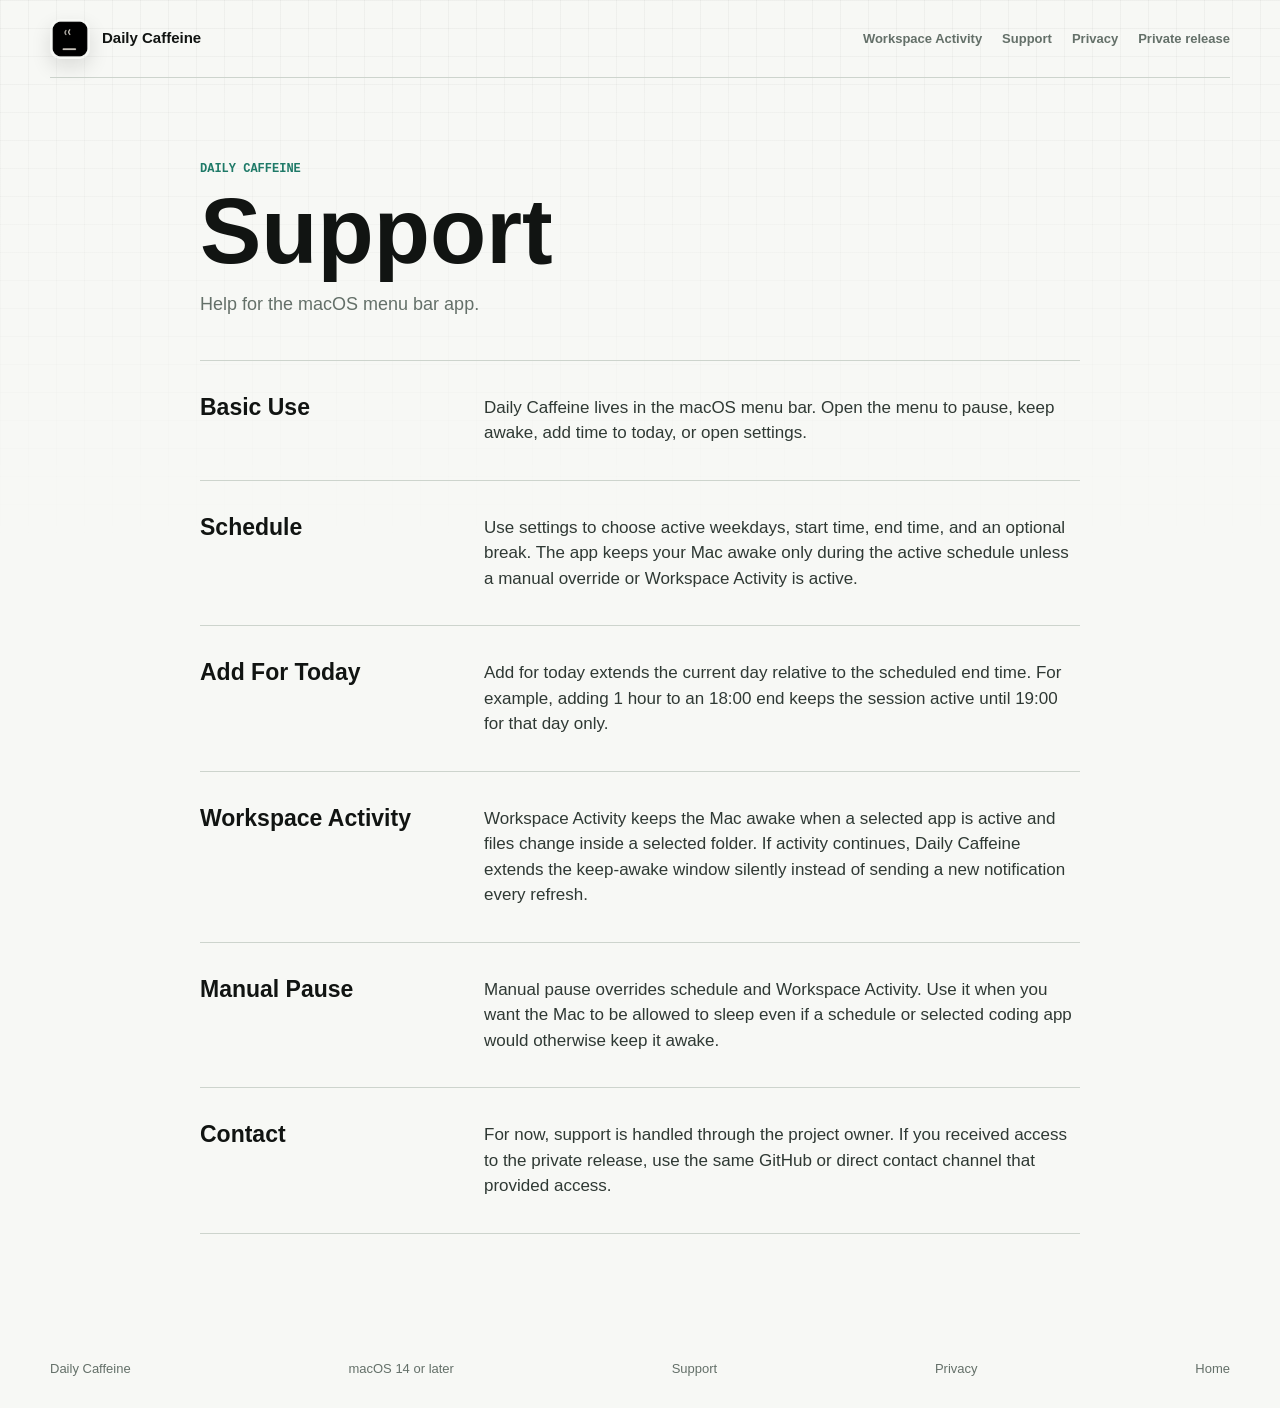
==== support.html @ bd11e2bd "feat: add app store support assets" ====
<!doctype html>
<html lang="en">
<head>
  <meta charset="utf-8">
  <meta name="viewport" content="width=device-width, initial-scale=1">
  <meta name="robots" content="index,follow">
  <meta name="description" content="Support information for Daily Caffeine, a macOS menu bar utility for schedule-based keep-awake control.">
  <meta name="theme-color" content="#f7f8f5">
  <link rel="canonical" href="https://michaelvd2.github.io/daily-caffeine-site/support.html">
  <link rel="icon" type="image/png" href="assets/app-icon.png">
  <title>Support - Daily Caffeine</title>
  <link rel="stylesheet" href="styles.css">
</head>
<body>
  <header class="site-header" aria-label="Daily Caffeine">
    <a class="brand" href="index.html" aria-label="Daily Caffeine home">
      <img src="assets/app-icon.png" alt="" width="40" height="40">
      <span>Daily Caffeine</span>
    </a>
    <nav aria-label="Primary navigation">
      <a href="index.html#workspace">Workspace Activity</a>
      <a href="support.html" aria-current="page">Support</a>
      <a href="privacy.html">Privacy</a>
      <a href="https://github.com/michaelvd2/daily-caffeine/releases/latest">Private release</a>
    </nav>
  </header>

  <main class="document-page">
    <header class="document-hero">
      <p class="eyebrow">Daily Caffeine</p>
      <h1>Support</h1>
      <p>Help for the macOS menu bar app.</p>
    </header>

    <section class="document-section">
      <h2>Basic Use</h2>
      <p>Daily Caffeine lives in the macOS menu bar. Open the menu to pause, keep awake, add time to today, or open settings.</p>
    </section>

    <section class="document-section">
      <h2>Schedule</h2>
      <p>Use settings to choose active weekdays, start time, end time, and an optional break. The app keeps your Mac awake only during the active schedule unless a manual override or Workspace Activity is active.</p>
    </section>

    <section class="document-section">
      <h2>Add For Today</h2>
      <p>Add for today extends the current day relative to the scheduled end time. For example, adding 1 hour to an 18:00 end keeps the session active until 19:00 for that day only.</p>
    </section>

    <section class="document-section">
      <h2>Workspace Activity</h2>
      <p>Workspace Activity keeps the Mac awake when a selected app is active and files change inside a selected folder. If activity continues, Daily Caffeine extends the keep-awake window silently instead of sending a new notification every refresh.</p>
    </section>

    <section class="document-section">
      <h2>Manual Pause</h2>
      <p>Manual pause overrides schedule and Workspace Activity. Use it when you want the Mac to be allowed to sleep even if a schedule or selected coding app would otherwise keep it awake.</p>
    </section>

    <section class="document-section">
      <h2>Contact</h2>
      <p>For now, support is handled through the project owner. If you received access to the private release, use the same GitHub or direct contact channel that provided access.</p>
    </section>
  </main>

  <footer class="site-footer">
    <span>Daily Caffeine</span>
    <span>macOS 14 or later</span>
    <a href="support.html">Support</a>
    <a href="privacy.html">Privacy</a>
    <a href="index.html">Home</a>
  </footer>
</body>
</html>
---- styles.css ----
:root {
  color-scheme: light;
  --paper: #f7f8f5;
  --ink: #111412;
  --muted: #647069;
  --quiet: #e4e8e2;
  --line: #cdd4cd;
  --green: #1f7a68;
  --green-dark: #0d3f37;
  --blue: #2d5c9c;
  --white: #ffffff;
  --shadow: rgba(34, 42, 38, 0.18);
}

* {
  box-sizing: border-box;
}

html {
  scroll-behavior: smooth;
}

body {
  margin: 0;
  min-width: 320px;
  background: var(--paper);
  color: var(--ink);
  font-family: -apple-system, BlinkMacSystemFont, "SF Pro Text", "Segoe UI", sans-serif;
  line-height: 1.5;
}

body::before {
  position: fixed;
  inset: 0;
  z-index: -1;
  pointer-events: none;
  content: "";
  background-image:
    linear-gradient(rgba(17, 20, 18, 0.035) 1px, transparent 1px),
    linear-gradient(90deg, rgba(17, 20, 18, 0.035) 1px, transparent 1px);
  background-size: 28px 28px;
  mask-image: linear-gradient(to bottom, black, transparent 62%);
}

a {
  color: inherit;
  text-decoration: none;
}

a:focus-visible,
button:focus-visible {
  outline: 3px solid rgba(45, 92, 156, 0.42);
  outline-offset: 4px;
}

.site-header,
main,
.site-footer {
  width: min(1180px, calc(100% - 44px));
  margin: 0 auto;
}

.site-header {
  display: flex;
  align-items: center;
  justify-content: space-between;
  gap: 24px;
  min-height: 78px;
  border-bottom: 1px solid var(--line);
}

.brand,
nav,
.hero-actions,
.site-footer {
  display: flex;
  align-items: center;
}

.brand {
  gap: 12px;
  font-size: 15px;
  font-weight: 760;
}

.brand img {
  width: 40px;
  height: 40px;
  border-radius: 10px;
  box-shadow: 0 8px 20px rgba(17, 20, 18, 0.12);
}

nav {
  gap: 20px;
  color: var(--muted);
  font-size: 13px;
  font-weight: 650;
}

nav a:hover {
  color: var(--ink);
}

.hero {
  position: relative;
  display: grid;
  min-height: clamp(620px, calc(100vh - 78px), 780px);
  align-items: center;
  overflow: hidden;
  border-bottom: 1px solid var(--line);
}

.hero::after {
  position: absolute;
  inset: 0;
  pointer-events: none;
  content: "";
  background: linear-gradient(
    90deg,
    rgba(247, 248, 245, 0.98) 0%,
    rgba(247, 248, 245, 0.9) 36%,
    rgba(247, 248, 245, 0.34) 70%,
    rgba(247, 248, 245, 0.76) 100%
  );
}

.hero-preview {
  position: absolute;
  right: clamp(-260px, -10vw, -70px);
  bottom: clamp(38px, 8vh, 78px);
  width: min(820px, 76vw);
  height: auto;
  border: 1px solid rgba(17, 20, 18, 0.12);
  border-radius: 24px;
  box-shadow: 0 28px 80px var(--shadow);
}

.hero-copy {
  position: relative;
  z-index: 1;
  width: min(640px, 100%);
  padding: 68px 0 112px;
}

.eyebrow,
.label,
.feature-kicker {
  margin: 0;
  color: var(--green);
  font-family: "SF Mono", Menlo, Consolas, monospace;
  font-size: 12px;
  font-weight: 700;
  letter-spacing: 0;
  text-transform: uppercase;
}

h1,
h2,
h3,
p {
  margin: 0;
}

h1 {
  margin-top: 12px;
  max-width: 620px;
  font-size: clamp(56px, 10vw, 122px);
  line-height: 0.9;
  letter-spacing: 0;
}

.hero-lede {
  max-width: 560px;
  margin-top: 24px;
  color: #36413b;
  font-size: clamp(19px, 2.2vw, 25px);
  line-height: 1.35;
}

.hero-actions {
  gap: 12px;
  flex-wrap: wrap;
  margin-top: 34px;
}

.button {
  display: inline-flex;
  min-height: 46px;
  align-items: center;
  justify-content: center;
  border-radius: 8px;
  padding: 0 18px;
  font-size: 14px;
  font-weight: 760;
  white-space: nowrap;
}

.button.primary {
  background: var(--ink);
  color: var(--white);
}

.button.primary:hover {
  background: var(--green-dark);
}

.button.secondary {
  border: 1px solid var(--line);
  background: rgba(255, 255, 255, 0.54);
}

.button.secondary:hover {
  border-color: #9ca8a0;
  background: var(--white);
}

.access-note {
  margin-top: 14px;
  color: var(--muted);
  font-size: 13px;
}

.status-strip {
  display: grid;
  grid-template-columns: repeat(3, minmax(0, 1fr));
  border-bottom: 1px solid var(--line);
}

.status-strip > div {
  min-height: 168px;
  padding: 30px 28px;
  border-right: 1px solid var(--line);
}

.status-strip > div:last-child {
  border-right: 0;
}

.status-strip strong {
  display: block;
  margin-top: 14px;
  font-size: clamp(27px, 3.2vw, 38px);
  line-height: 1;
  letter-spacing: 0;
}

.status-strip p {
  max-width: 280px;
  margin-top: 14px;
  color: var(--muted);
  font-size: 14px;
}

.split-section {
  display: grid;
  grid-template-columns: minmax(0, 0.9fr) minmax(0, 1.1fr);
  gap: 70px;
  padding: 92px 0;
  border-bottom: 1px solid var(--line);
}

.section-heading h2,
.release-panel h2 {
  margin-top: 12px;
  max-width: 540px;
  font-size: clamp(34px, 4.5vw, 58px);
  line-height: 1;
  letter-spacing: 0;
}

.section-body {
  display: grid;
  gap: 20px;
  color: #2f3934;
  font-size: clamp(17px, 1.8vw, 21px);
  line-height: 1.46;
}

.feature-list {
  display: grid;
  grid-template-columns: repeat(4, minmax(0, 1fr));
  border-bottom: 1px solid var(--line);
}

.feature-list article {
  min-height: 300px;
  padding: 34px 26px;
  border-right: 1px solid var(--line);
}

.feature-list article:last-child {
  border-right: 0;
}

.feature-list h3 {
  margin-top: 34px;
  font-size: 23px;
  line-height: 1.1;
  letter-spacing: 0;
}

.feature-list p {
  margin-top: 14px;
  color: var(--muted);
  font-size: 15px;
}

.privacy-section {
  background:
    linear-gradient(var(--quiet), var(--quiet)) center / calc(100% + 44px) 100% no-repeat;
  margin-right: -22px;
  margin-left: -22px;
  padding-right: 22px;
  padding-left: 22px;
}

.release-panel {
  display: grid;
  grid-template-columns: minmax(0, 0.9fr) minmax(320px, 0.7fr);
  gap: 54px;
  align-items: end;
  padding: 82px 0;
  border-bottom: 1px solid var(--line);
}

.release-copy {
  display: grid;
  justify-items: start;
  gap: 22px;
  color: var(--muted);
  font-size: 17px;
}

.site-footer {
  justify-content: space-between;
  gap: 20px;
  min-height: 78px;
  color: var(--muted);
  font-size: 13px;
}

.site-footer a:hover {
  color: var(--ink);
}

.document-page {
  max-width: 880px;
  padding: 82px 0 96px;
}

.document-hero {
  padding-bottom: 42px;
  border-bottom: 1px solid var(--line);
}

.document-hero h1 {
  max-width: none;
  font-size: clamp(48px, 8vw, 92px);
}

.document-hero p:last-child {
  margin-top: 18px;
  color: var(--muted);
  font-size: 18px;
}

.document-section {
  display: grid;
  grid-template-columns: 240px minmax(0, 1fr);
  gap: 44px;
  padding: 34px 0;
  border-bottom: 1px solid var(--line);
}

.document-section h2 {
  font-size: 23px;
  line-height: 1.12;
}

.document-section p {
  color: #2f3934;
  font-size: 17px;
}

.document-section a {
  color: var(--blue);
  font-weight: 680;
  text-decoration: underline;
  text-underline-offset: 3px;
}

@media (max-width: 960px) {
  .site-header {
    align-items: flex-start;
    flex-direction: column;
    justify-content: center;
    padding: 18px 0;
  }

  nav {
    flex-wrap: wrap;
  }

  .hero {
    min-height: 0;
    padding-bottom: 24px;
  }

  .hero::after {
    background: linear-gradient(
      to bottom,
      rgba(247, 248, 245, 0.98) 0%,
      rgba(247, 248, 245, 0.84) 54%,
      rgba(247, 248, 245, 1) 100%
    );
  }

  .hero-preview {
    position: relative;
    right: auto;
    bottom: auto;
    order: 2;
    width: min(100%, 720px);
    margin: 0 auto;
  }

  .hero-copy {
    padding: 38px 0 24px;
  }

  .status-strip,
  .split-section,
  .feature-list,
  .release-panel,
  .document-section {
    grid-template-columns: 1fr;
  }

  .status-strip > div,
  .feature-list article {
    border-right: 0;
    border-bottom: 1px solid var(--line);
  }

  .status-strip > div:last-child,
  .feature-list article:last-child {
    border-bottom: 0;
  }

  .split-section,
  .release-panel {
    gap: 28px;
    padding: 64px 0;
  }

  .document-page {
    padding: 56px 0 76px;
  }

  .document-section {
    gap: 12px;
  }

  .feature-list article {
    min-height: 0;
  }
}

@media (max-width: 560px) {
  .site-header,
  main,
  .site-footer {
    width: min(100% - 28px, 1180px);
  }

  nav {
    gap: 12px;
  }

  h1 {
    font-size: 54px;
  }

  .hero {
    padding-bottom: 16px;
  }

  .hero-copy {
    padding: 32px 0 18px;
  }

  .hero-lede {
    margin-top: 18px;
  }

  .hero-actions {
    margin-top: 26px;
  }

  .button {
    width: 100%;
  }

  .status-strip > div,
  .feature-list article {
    padding-right: 0;
    padding-left: 0;
  }

  .privacy-section {
    margin-right: -14px;
    margin-left: -14px;
    padding-right: 14px;
    padding-left: 14px;
  }

  .site-footer {
    align-items: flex-start;
    flex-direction: column;
    justify-content: center;
    padding: 22px 0;
  }
}

@media (prefers-reduced-motion: reduce) {
  html {
    scroll-behavior: auto;
  }
}
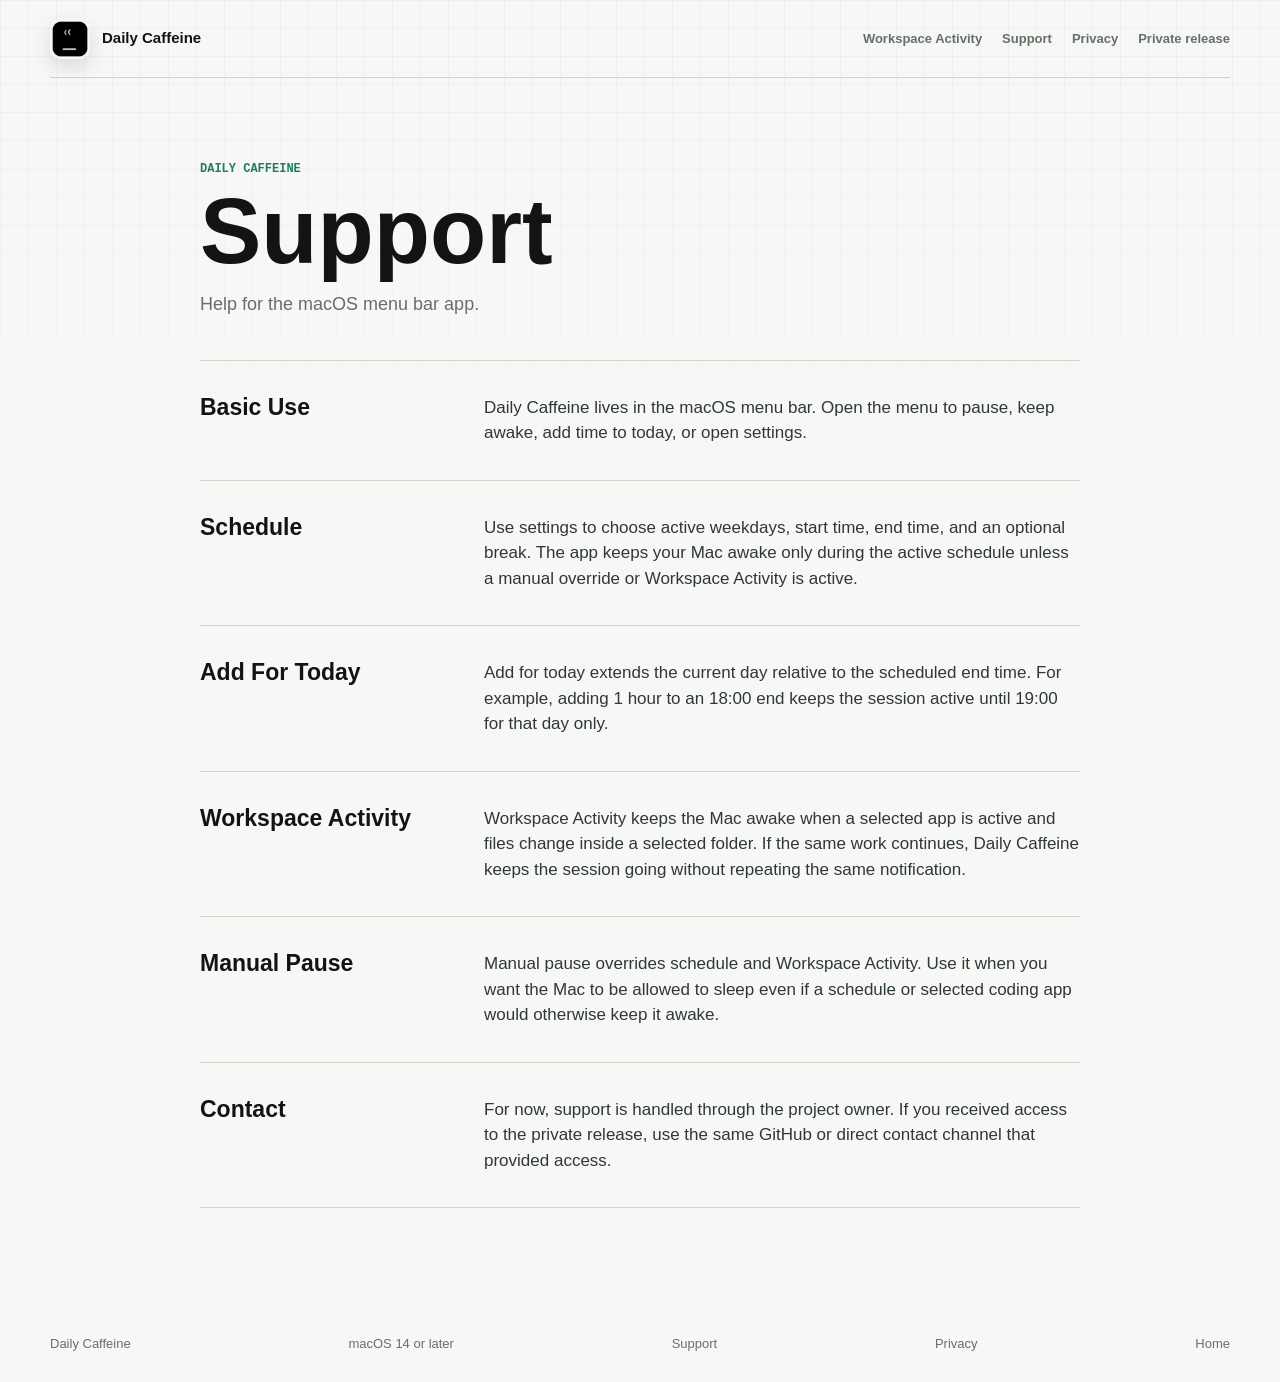
==== commit d2120621: "copy: clarify workspace activity positioning" ====
--- a/support.html
+++ b/support.html
@@ -49,7 +49,7 @@
 
     <section class="document-section">
       <h2>Workspace Activity</h2>
-      <p>Workspace Activity keeps the Mac awake when a selected app is active and files change inside a selected folder. If activity continues, Daily Caffeine extends the keep-awake window silently instead of sending a new notification every refresh.</p>
+      <p>Workspace Activity keeps the Mac awake when a selected app is active and files change inside a selected folder. If the same work continues, Daily Caffeine keeps the session going without repeating the same notification.</p>
     </section>
 
     <section class="document-section">
